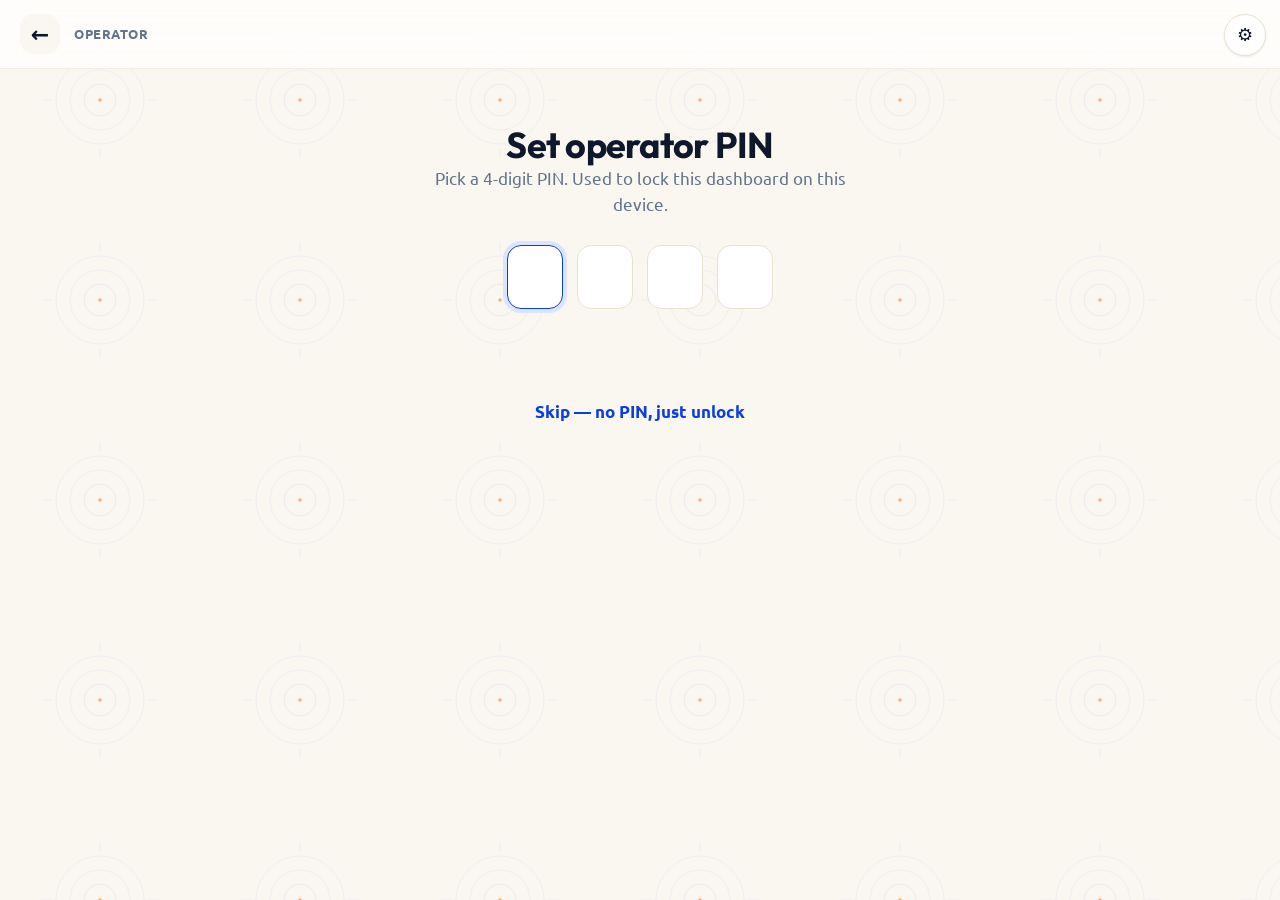
==== docs/admin.html @ 5821f983 "Operator dashboard /admin.html + GPS auto-locate + broker admin endpoints /admin.html — operator das" ====
<!DOCTYPE html>
<html lang="en">
<head>
  <meta charset="UTF-8">
  <meta name="viewport" content="width=device-width, initial-scale=1, viewport-fit=cover">
  <title>Operator · NaijaGaz</title>
  <meta name="theme-color" content="#0B3FE0">
  <meta name="robots" content="noindex,nofollow">
  <link rel="icon" href="icon.svg" type="image/svg+xml">
  <link rel="apple-touch-icon" href="apple-touch-icon.png">
  <link rel="manifest" href="manifest.webmanifest">
  <link rel="preconnect" href="https://fonts.googleapis.com">
  <link rel="preconnect" href="https://fonts.gstatic.com" crossorigin>
  <link href="https://fonts.googleapis.com/css2?family=Outfit:wght@400;500;600;700;800&family=Ubuntu:wght@400;500;700&family=JetBrains+Mono:wght@500&display=swap" rel="stylesheet">
  <link rel="stylesheet" href="css/base.css">
</head>
<body>

  <header class="topbar">
    <a href="index.html" class="back" aria-label="Back">←</a>
    <span class="step-label">Operator</span>
  </header>

  <main class="container">

    <!-- PIN gate ───────────────────────────────────────── -->
    <section id="auth-gate" hidden style="text-align: center; padding-top: 32px;">
      <h1 id="auth-title">Operator login</h1>
      <p class="muted" id="auth-sub" style="margin-bottom: 28px;">Enter your 4-digit PIN.</p>

      <div class="pin-input">
        <input id="pin-1" type="password" inputmode="numeric" maxlength="1" pattern="[0-9]" autocomplete="off">
        <input id="pin-2" type="password" inputmode="numeric" maxlength="1" pattern="[0-9]" autocomplete="off">
        <input id="pin-3" type="password" inputmode="numeric" maxlength="1" pattern="[0-9]" autocomplete="off">
        <input id="pin-4" type="password" inputmode="numeric" maxlength="1" pattern="[0-9]" autocomplete="off">
      </div>

      <p id="auth-error" class="field-error" style="margin-top: 16px; min-height: 20px;"></p>

      <p id="auth-skip-row" style="margin-top: 28px;" hidden>
        <a href="#" class="btn-link" id="auth-skip">Skip — no PIN, just unlock</a>
      </p>
      <p id="auth-reset-row" style="margin-top: 28px;" hidden>
        <a href="#" class="btn-link" id="auth-reset">Forgot PIN — reset</a>
      </p>
    </section>

    <!-- Dashboard ───────────────────────────────────────── -->
    <section id="dashboard" hidden>

      <div class="orders-head">
        <h1>Today</h1>
        <button class="btn-link" id="lock-btn" type="button" style="font-size: var(--fs-caption);">Lock 🔒</button>
      </div>

      <div class="stats-row">
        <div class="stat">
          <strong id="stat-today-count">—</strong>
          <span>today</span>
        </div>
        <div class="stat">
          <strong id="stat-today-rev">—</strong>
          <span>revenue</span>
        </div>
        <div class="stat">
          <strong id="stat-completion">—</strong>
          <span>delivered</span>
        </div>
        <div class="stat">
          <strong id="stat-week-count">—</strong>
          <span>this week</span>
        </div>
      </div>

      <p class="muted admin-source" id="admin-source-line"></p>

      <div class="filter-section">
        <div class="filter-row">
          <span class="filter-label">Status</span>
          <div class="pill-grid pill-grid-compact" id="status-pills">
            <button type="button" class="pill pill-sm selected" data-status="">All</button>
            <button type="button" class="pill pill-sm" data-status="sent">Sent</button>
            <button type="button" class="pill pill-sm" data-status="CONFIRMED">Confirmed</button>
            <button type="button" class="pill pill-sm" data-status="PREPARING">Preparing</button>
            <button type="button" class="pill pill-sm" data-status="OUT_FOR_DELIVERY">Out</button>
            <button type="button" class="pill pill-sm" data-status="COMPLETED">Done</button>
          </div>
        </div>
        <div class="filter-row">
          <span class="filter-label">District</span>
          <div class="pill-grid pill-grid-compact" id="district-filter-pills">
            <button type="button" class="pill pill-sm selected" data-district="">All</button>
            <button type="button" class="pill pill-sm" data-district="lugbe">Lugbe</button>
            <button type="button" class="pill pill-sm" data-district="kubwa">Kubwa</button>
            <button type="button" class="pill pill-sm" data-district="nyanya">Nyanya</button>
            <button type="button" class="pill pill-sm" data-district="gwarinpa">Gwarinpa</button>
          </div>
        </div>
      </div>

      <div id="admin-empty" hidden style="text-align: center; padding: 48px 0;">
        <p class="lede" style="margin-bottom: 8px;">No orders match.</p>
        <p class="muted">Try widening the filters or refresh.</p>
      </div>

      <div id="admin-list" class="orders-list"></div>

    </section>

    <!-- Order detail sheet ────────────────────────────── -->
    <div class="sheet-backdrop" id="detail-sheet" hidden role="dialog" aria-modal="true" aria-labelledby="detail-title">
      <div class="sheet">
        <button class="install-close" id="detail-close" aria-label="Close" type="button">×</button>
        <div class="sheet-handle" aria-hidden="true"></div>
        <h3 id="detail-title">Order</h3>
        <p class="sheet-sub" id="detail-time"></p>

        <div class="summary" id="detail-summary"></div>

        <p class="muted" style="margin: 16px 0 8px; font-size: var(--fs-caption); text-transform: uppercase; letter-spacing: 0.06em;">Set status</p>
        <div class="status-action-grid" id="detail-status-grid"></div>

        <div class="sheet-actions" style="margin-top: 18px;">
          <a class="btn btn-secondary" id="detail-call" href="#">Call customer</a>
          <a class="btn btn-secondary" id="detail-whatsapp" href="#" target="_blank" rel="noopener">WhatsApp</a>
          <a class="btn btn-secondary" id="detail-maps" href="#" target="_blank" rel="noopener" hidden>Open in Maps</a>
        </div>
      </div>
    </div>

  </main>

  <script type="module">
    import {
      ready, getHistory, findInHistory, updateInHistory,
      naira, relativeTime, haptic, toast, track,
      generateToken
    } from './shell.js';

    await ready;
    track('admin_open');

    // ── PIN auth ────────────────────────────────────────
    const PIN_HASH_KEY = 'naijagaz.admin.pin_hash.v1';
    const SESSION_UNLOCK_KEY = 'naijagaz.admin.unlocked';

    async function sha256(s) {
      const buf = new TextEncoder().encode(s);
      const hash = await crypto.subtle.digest('SHA-256', buf);
      return Array.from(new Uint8Array(hash)).map(b => b.toString(16).padStart(2, '0')).join('');
    }

    function isUnlocked() {
      return sessionStorage.getItem(SESSION_UNLOCK_KEY) === '1';
    }
    function setUnlocked() {
      sessionStorage.setItem(SESSION_UNLOCK_KEY, '1');
    }
    function lock() {
      sessionStorage.removeItem(SESSION_UNLOCK_KEY);
    }
    function hasPin() {
      return !!localStorage.getItem(PIN_HASH_KEY);
    }
    async function setPin(pin) {
      localStorage.setItem(PIN_HASH_KEY, await sha256(pin));
    }
    async function verifyPin(pin) {
      const stored = localStorage.getItem(PIN_HASH_KEY);
      return stored && stored === await sha256(pin);
    }

    const pinInputs = [1, 2, 3, 4].map(i => document.getElementById(`pin-${i}`));
    const authError = document.getElementById('auth-error');
    const authTitle = document.getElementById('auth-title');
    const authSub = document.getElementById('auth-sub');
    const authSkipRow = document.getElementById('auth-skip-row');
    const authResetRow = document.getElementById('auth-reset-row');

    let pinMode = 'login'; // 'login' | 'create' | 'confirm'
    let pinFirstAttempt = '';

    async function bootAuth() {
      if (isUnlocked()) {
        showDashboard();
        return;
      }
      if (!hasPin()) {
        // First-run: offer to create or skip
        pinMode = 'create';
        authTitle.textContent = 'Set operator PIN';
        authSub.textContent = 'Pick a 4-digit PIN. Used to lock this dashboard on this device.';
        authSkipRow.hidden = false;
      } else {
        pinMode = 'login';
        authTitle.textContent = 'Operator login';
        authSub.textContent = 'Enter your 4-digit PIN.';
        authResetRow.hidden = false;
      }
      document.getElementById('auth-gate').hidden = false;
      pinInputs[0].focus();
    }

    pinInputs.forEach((el, i) => {
      el.addEventListener('input', () => {
        if (el.value && i < 3) pinInputs[i + 1].focus();
        if (pinInputs.every(x => x.value)) tryPin(pinInputs.map(x => x.value).join(''));
      });
      el.addEventListener('keydown', (e) => {
        if (e.key === 'Backspace' && !el.value && i > 0) pinInputs[i - 1].focus();
      });
    });

    async function tryPin(pin) {
      authError.textContent = '';
      if (pinMode === 'create') {
        pinFirstAttempt = pin;
        pinMode = 'confirm';
        authTitle.textContent = 'Confirm PIN';
        authSub.textContent = 'Enter the same PIN once more.';
        authSkipRow.hidden = true;
        clearPin();
        haptic(8);
      } else if (pinMode === 'confirm') {
        if (pin !== pinFirstAttempt) {
          authError.textContent = 'PINs do not match. Start again.';
          haptic([60, 40, 60]);
          pinMode = 'create';
          pinFirstAttempt = '';
          authTitle.textContent = 'Set operator PIN';
          authSub.textContent = 'Pick a 4-digit PIN.';
          clearPin();
          return;
        }
        await setPin(pin);
        setUnlocked();
        haptic([20, 60, 20]);
        toast('PIN set ✓');
        showDashboard();
      } else {
        if (await verifyPin(pin)) {
          setUnlocked();
          haptic([20, 60, 20]);
          showDashboard();
        } else {
          authError.textContent = 'Wrong PIN. Try again.';
          haptic([60, 40, 60]);
          clearPin();
        }
      }
    }

    function clearPin() {
      pinInputs.forEach(el => { el.value = ''; });
      pinInputs[0].focus();
    }

    document.getElementById('auth-skip').addEventListener('click', (e) => {
      e.preventDefault();
      setUnlocked();
      showDashboard();
    });

    document.getElementById('auth-reset').addEventListener('click', (e) => {
      e.preventDefault();
      if (!confirm('Reset PIN? You will need to set a new one.')) return;
      localStorage.removeItem(PIN_HASH_KEY);
      lock();
      bootAuth();
    });

    document.getElementById('lock-btn').addEventListener('click', () => {
      lock();
      location.reload();
    });

    // ── Dashboard ──────────────────────────────────────
    function showDashboard() {
      document.getElementById('auth-gate').hidden = true;
      document.getElementById('dashboard').hidden = false;
      track('admin_unlocked');
      renderDashboard();
    }

    const STATUS_LABEL = {
      sent: 'Sent', NEW: 'Received', CONFIRMED: 'Confirmed', PREPARING: 'Preparing',
      OUT_FOR_DELIVERY: 'On the way', COMPLETED: 'Delivered',
      delivered: 'Delivered', CANCELLED: 'Cancelled',
    };
    const STATUS_NEXT = {
      sent:               ['CONFIRMED', 'PREPARING', 'OUT_FOR_DELIVERY', 'COMPLETED', 'CANCELLED'],
      NEW:                ['CONFIRMED', 'PREPARING', 'OUT_FOR_DELIVERY', 'COMPLETED', 'CANCELLED'],
      CONFIRMED:          ['PREPARING', 'OUT_FOR_DELIVERY', 'COMPLETED', 'CANCELLED'],
      PREPARING:          ['OUT_FOR_DELIVERY', 'COMPLETED', 'CANCELLED'],
      OUT_FOR_DELIVERY:   ['COMPLETED', 'CANCELLED'],
      COMPLETED:          [],
      delivered:          [],
      CANCELLED:          [],
    };
    const districtLabel = { lugbe: 'Lugbe', kubwa: 'Kubwa', nyanya: 'Nyanya', gwarinpa: 'Gwarinpa' };

    let filterStatus = '';
    let filterDistrict = '';

    function renderDashboard() {
      const all = getHistory();
      const todayKey = new Date().toISOString().slice(0, 10);
      const today = all.filter(o => o.timestamp && new Date(o.timestamp).toISOString().slice(0, 10) === todayKey);

      const weekStart = Date.now() - 7 * 24 * 60 * 60 * 1000;
      const week = all.filter(o => o.timestamp && o.timestamp >= weekStart);

      const todayRev = today.reduce((s, o) => s + (o.price || 0), 0);
      const todayDelivered = today.filter(o => o.status === 'delivered' || o.status === 'COMPLETED').length;
      const completion = today.length ? Math.round((todayDelivered / today.length) * 100) : 0;

      document.getElementById('stat-today-count').textContent = today.length;
      document.getElementById('stat-today-rev').textContent = naira(todayRev).replace(/,000$/, 'k').replace(/(\d),(\d{3})$/, '$1.$2k');
      document.getElementById('stat-completion').textContent = today.length ? `${completion}%` : '—';
      document.getElementById('stat-week-count').textContent = week.length;

      document.getElementById('admin-source-line').textContent =
        all.length === 0
          ? 'No orders on this device yet. Once orders are placed (via PWA or WhatsApp), they appear here.'
          : `${all.length} total order${all.length === 1 ? '' : 's'} in local history. (Broker mode: future. Local mode: now.)`;

      const list = document.getElementById('admin-list');
      list.innerHTML = '';

      let filtered = all.slice();
      if (filterStatus) filtered = filtered.filter(o => (o.status || 'sent') === filterStatus);
      if (filterDistrict) filtered = filtered.filter(o => o.district === filterDistrict);

      if (filtered.length === 0) {
        document.getElementById('admin-empty').hidden = false;
      } else {
        document.getElementById('admin-empty').hidden = true;
        filtered.forEach(o => {
          const card = document.createElement('button');
          card.className = 'order-card admin-order-card';
          card.type = 'button';

          const statusKey = o.status || 'sent';
          const statusClass = statusKey.toLowerCase().replace(/_/g, '-');
          const statusLabel = STATUS_LABEL[statusKey] || statusKey;

          card.innerHTML = `
            <div class="order-card-row">
              <span class="order-status order-status-${statusClass}">${statusLabel}</span>
              <time class="order-time">${relativeTime(o.timestamp)}</time>
            </div>
            <div class="order-card-row order-card-summary">
              <strong>${o.size}kg · ${naira(o.price || 0)}</strong>
              <span class="order-district">${districtLabel[o.district] || ''}</span>
            </div>
            <div class="order-card-row order-card-foot">
              <code class="order-id">${o.order_id}</code>
              <span class="order-customer">${o.name || o.phone || ''}</span>
            </div>
          `;
          card.addEventListener('click', () => openDetail(o.order_id));
          list.appendChild(card);
        });
      }
    }

    // ── Filters ────────────────────────────────────────
    function wireFilterPills(container, key) {
      container.querySelectorAll('.pill').forEach(p => {
        p.addEventListener('click', () => {
          container.querySelectorAll('.pill').forEach(x => x.classList.remove('selected'));
          p.classList.add('selected');
          if (key === 'status') filterStatus = p.dataset.status;
          if (key === 'district') filterDistrict = p.dataset.district;
          haptic(8);
          renderDashboard();
        });
      });
    }
    wireFilterPills(document.getElementById('status-pills'), 'status');
    wireFilterPills(document.getElementById('district-filter-pills'), 'district');

    // ── Detail sheet ───────────────────────────────────
    let _currentDetailId = null;

    function openDetail(orderId) {
      const o = findInHistory(orderId);
      if (!o) return;
      _currentDetailId = orderId;
      track('admin_detail_open', { order_id: orderId });

      document.getElementById('detail-title').textContent =
        `${o.size}kg · ${naira(o.price || 0)}`;
      document.getElementById('detail-time').textContent = relativeTime(o.timestamp);

      const safe = (s) => String(s || '').replace(/[&<>"']/g, c => ({ '&': '&amp;', '<': '&lt;', '>': '&gt;', '"': '&quot;', "'": '&#39;' }[c]));
      document.getElementById('detail-summary').innerHTML = `
        <div class="summary-row"><span class="label">Customer</span><span class="value">${safe(o.name) || '<em class="muted">no name</em>'}</span></div>
        <div class="summary-row"><span class="label">Phone</span><span class="value">${safe(o.phone)}</span></div>
        <div class="summary-row"><span class="label">District</span><span class="value">${districtLabel[o.district] || ''}</span></div>
        <div class="summary-row"><span class="label">Address</span><span class="value">${safe(o.address)}${o.landmark ? '<br><small class="muted">' + safe(o.landmark) + '</small>' : ''}</span></div>
        ${o.gps_lat ? `<div class="summary-row"><span class="label">GPS</span><span class="value"><code style="font-size:12px;">${o.gps_lat.toFixed(5)}, ${o.gps_lng.toFixed(5)}</code></span></div>` : ''}
        <div class="summary-row"><span class="label">Payment</span><span class="value">${o.payment || ''} on delivery</span></div>
        <div class="summary-row"><span class="label">Source</span><span class="value">${o.mode === 'whatsapp' ? 'WhatsApp · ' + (o.operator || '') : 'Broker'}</span></div>
        <div class="summary-row"><span class="label">Order ID</span><span class="value"><code style="font-size:11px;">${o.order_id}</code></span></div>
      `;

      // Status action buttons
      const grid = document.getElementById('detail-status-grid');
      grid.innerHTML = '';
      const next = STATUS_NEXT[o.status || 'sent'] || [];
      if (next.length === 0) {
        grid.innerHTML = '<p class="muted" style="font-size: var(--fs-body-sm);">Order is in a terminal state.</p>';
      } else {
        next.forEach(status => {
          const btn = document.createElement('button');
          btn.type = 'button';
          btn.className = 'btn btn-secondary status-action-btn';
          btn.textContent = `→ ${STATUS_LABEL[status] || status}`;
          if (status === 'COMPLETED') btn.classList.add('status-action-positive');
          if (status === 'CANCELLED') btn.classList.add('status-action-negative');
          btn.addEventListener('click', () => updateStatus(orderId, status));
          grid.appendChild(btn);
        });
      }

      // Customer contact actions
      document.getElementById('detail-call').href = o.phone ? 'tel:' + o.phone : '#';
      document.getElementById('detail-whatsapp').href = o.phone
        ? `https://wa.me/${o.phone.replace(/[^\d]/g, '')}?text=${encodeURIComponent(`NaijaGaz: about your ${o.size}kg order ${o.order_id}`)}`
        : '#';
      const mapsLink = document.getElementById('detail-maps');
      if (o.gps_lat && o.gps_lng) {
        mapsLink.href = `https://www.google.com/maps?q=${o.gps_lat},${o.gps_lng}`;
        mapsLink.hidden = false;
      } else {
        mapsLink.hidden = true;
      }

      const sheet = document.getElementById('detail-sheet');
      sheet.hidden = false;
    }

    function closeDetail() {
      const sheet = document.getElementById('detail-sheet');
      sheet.classList.add('closing');
      setTimeout(() => { sheet.hidden = true; sheet.classList.remove('closing'); }, 280);
    }
    document.getElementById('detail-close').addEventListener('click', closeDetail);
    document.getElementById('detail-sheet').addEventListener('click', (e) => {
      if (e.target.id === 'detail-sheet') closeDetail();
    });
    document.addEventListener('keydown', (e) => {
      if (e.key === 'Escape' && !document.getElementById('detail-sheet').hidden) closeDetail();
    });

    function updateStatus(orderId, newStatus) {
      updateInHistory(orderId, {
        status: newStatus,
        ...(newStatus === 'COMPLETED' || newStatus === 'delivered' ? { delivered_at: Date.now() } : {}),
      });
      track('admin_status_update', { order_id: orderId, status: newStatus });
      haptic([20, 40, 20]);
      toast(`Updated → ${STATUS_LABEL[newStatus] || newStatus}`);
      renderDashboard();
      openDetail(orderId);
    }

    // ── Boot ──
    bootAuth();
  </script>

</body>
</html>
---- docs/css/base.css ----
/* ═══════════════════════════════════════════════════════════════════
   NAIJAGAZ — design system
   Cobalt + ember on warm ivory. Mobile-first. Modern, magical, Naija.
   ═══════════════════════════════════════════════════════════════════ */

:root {
  /* ── Color: cobalt scale ── */
  --cobalt-900: #051A6B;
  --cobalt-800: #0723A0;
  --cobalt-700: #0930B0;
  --cobalt-600: #0B3FE0;   /* primary brand */
  --cobalt-500: #2557FF;
  --cobalt-300: #7E9AFF;
  --cobalt-100: #DCE5FF;
  --cobalt-50:  #F0F4FF;

  /* ── Color: ember scale ── */
  --ember-600: #EA580C;
  --ember-500: #F97316;    /* accent */
  --ember-400: #FB923C;
  --ember-100: #FFE5D2;

  /* ── Color: surfaces & ink ── */
  --ivory:     #FAF7F0;
  --paper:     #FFFFFF;
  --paper-2:   #FBFAF4;
  --ink-900:   #0A0F1F;
  --ink-800:   #0F172A;
  --ink-600:   #475569;
  --ink-500:   #64748B;
  --ink-400:   #94A3B8;
  --line:      #E8E2D1;
  --line-2:    #F2EEE0;

  /* ── Status ── */
  --success:   #16A34A;
  --warn:      #DC2626;

  /* ── Gradients (the magic) ── */
  --grad-flame:   linear-gradient(135deg, #0B3FE0 0%, #5B21B6 55%, #F97316 100%);
  --grad-cobalt:  linear-gradient(135deg, #0B3FE0 0%, #2557FF 100%);
  --grad-ember:   linear-gradient(135deg, #EA580C 0%, #FB923C 100%);
  --grad-hero:    radial-gradient(circle at 50% 0%, rgba(11, 63, 224, 0.10) 0%, transparent 60%);

  /* ── Shadows: layered, modern ── */
  --sh-xs: 0 1px 2px rgba(15, 23, 42, 0.04);
  --sh-sm: 0 1px 3px rgba(15, 23, 42, 0.06), 0 1px 2px rgba(15, 23, 42, 0.04);
  --sh-md: 0 4px 12px rgba(15, 23, 42, 0.08), 0 2px 4px rgba(15, 23, 42, 0.04);
  --sh-lg: 0 12px 32px -4px rgba(15, 23, 42, 0.10), 0 4px 8px rgba(15, 23, 42, 0.06);
  --sh-xl: 0 24px 60px -12px rgba(15, 23, 42, 0.18), 0 8px 16px rgba(15, 23, 42, 0.08);
  --glow-cobalt: 0 12px 32px -8px rgba(11, 63, 224, 0.5);
  --glow-flame:  0 16px 40px -8px rgba(91, 33, 182, 0.45), 0 8px 24px -4px rgba(249, 115, 22, 0.35);
  --glow-ember:  0 8px 24px -4px rgba(249, 115, 22, 0.4);

  /* ── Radius scale ── */
  --r-sm: 10px;
  --r-md: 14px;
  --r-lg: 20px;
  --r-xl: 28px;
  --r-2xl: 36px;
  --r-pill: 9999px;

  /* ── Type scale ── */
  --fs-display-1: clamp(36px, 8vw, 52px);
  --fs-display-2: clamp(28px, 6vw, 36px);
  --fs-headline: 24px;
  --fs-title:    20px;
  --fs-body-lg:  18px;
  --fs-body:     17px;
  --fs-body-sm:  15px;
  --fs-caption:  13px;

  /* ── Easing ── */
  --ease-out-expo: cubic-bezier(0.16, 1, 0.3, 1);
  --ease-out-back: cubic-bezier(0.34, 1.56, 0.64, 1);

  /* ── Layout ── */
  --content-w: 480px;

  /* ── Sacred Lattice ─────────────────────────────────────
     Three concentric rings (Adinkrahene — kingship, greatness,
     firmness of faith) with a four-tick cosmic axis and an
     ember spark at center. Tiled at 200×200 across surfaces.
     Authentic to Akan symbology, restrained to ~6% opacity so
     it lives behind content without competing.
     ────────────────────────────────────────────────────── */
  --lattice-cobalt: url("data:image/svg+xml;utf8,<svg xmlns='http://www.w3.org/2000/svg' width='200' height='200' viewBox='0 0 200 200'><g transform='translate(100,100)' fill='none' stroke='%230B3FE0' stroke-width='0.7'><circle r='44' opacity='0.06'/><circle r='30' opacity='0.08'/><circle r='16' opacity='0.10'/><line x1='-58' y1='0' x2='-48' y2='0' opacity='0.06'/><line x1='48' y1='0' x2='58' y2='0' opacity='0.06'/><line x1='0' y1='-58' x2='0' y2='-48' opacity='0.06'/><line x1='0' y1='48' x2='0' y2='58' opacity='0.06'/><circle r='1.8' fill='%23F97316' stroke='none' opacity='0.55'/></g></svg>");

  /* ── Vesica Grid ─────────────────────────────────────────
     Almond intersections (vesica piscis — meeting of two
     worlds, sacred birth) tiled at 80×80 for inner-card
     watermarks. Used on summary cards and success surfaces.
     ────────────────────────────────────────────────────── */
  --vesica-grid: url("data:image/svg+xml;utf8,<svg xmlns='http://www.w3.org/2000/svg' width='80' height='80' viewBox='0 0 80 80'><g fill='none' stroke='%230B3FE0' stroke-width='0.5' opacity='0.06'><path d='M 40 30 A 14 14 0 0 1 40 50 A 14 14 0 0 1 40 30 Z'/><circle cx='40' cy='40' r='1.2' fill='%230B3FE0' stroke='none' opacity='0.3'/></g></svg>");
}

/* ═══════════════════════════════════════════════════════════════════
   DARK THEME — every token redefined for dark surfaces.
   Activated by [data-theme="dark"] on <html>. Auto-detected via
   prefers-color-scheme on first load; user can override via toggle.
   ═══════════════════════════════════════════════════════════════════ */

[data-theme="dark"] {
  /* Surfaces — deep navy with subtle layer separation */
  --ivory:     #08101F;
  --paper:     #14192E;
  --paper-2:   #1A2040;

  /* Ink — inverted: light text on dark bg */
  --ink-900:   #F1F5F9;
  --ink-800:   #E2E8F0;
  --ink-600:   #CBD5E1;
  --ink-500:   #94A3B8;
  --ink-400:   #64748B;

  /* Borders — soft slate */
  --line:      #2A3048;
  --line-2:    #1E243C;

  /* Brand — cobalt lifted for dark contrast */
  --cobalt-900: #0B1E5C;
  --cobalt-800: #1E3A8A;
  --cobalt-700: #3563EE;
  --cobalt-600: #5582FF;
  --cobalt-500: #7197FF;
  --cobalt-300: #9DB6FF;
  --cobalt-100: #20335A;
  --cobalt-50:  #14233D;

  /* Ember stays warm; tint adjusted for dark backdrop */
  --ember-600: #EA580C;
  --ember-500: #FB923C;
  --ember-400: #FDBA74;
  --ember-100: #2C1F0F;

  /* Gradients — re-derived from new cobalt scale */
  --grad-flame:   linear-gradient(135deg, #5582FF 0%, #7C3AED 55%, #FB923C 100%);
  --grad-cobalt:  linear-gradient(135deg, #5582FF 0%, #3563EE 100%);
  --grad-ember:   linear-gradient(135deg, #EA580C 0%, #FB923C 100%);
  --grad-hero:    radial-gradient(circle at 50% 0%, rgba(85, 130, 255, 0.20) 0%, transparent 60%);

  /* Shadows — heavier alphas for dark surfaces */
  --sh-xs: 0 1px 2px rgba(0, 0, 0, 0.30);
  --sh-sm: 0 1px 3px rgba(0, 0, 0, 0.35), 0 1px 2px rgba(0, 0, 0, 0.22);
  --sh-md: 0 4px 12px rgba(0, 0, 0, 0.40), 0 2px 4px rgba(0, 0, 0, 0.22);
  --sh-lg: 0 12px 32px -4px rgba(0, 0, 0, 0.50), 0 4px 8px rgba(0, 0, 0, 0.30);
  --sh-xl: 0 24px 60px -12px rgba(0, 0, 0, 0.60), 0 8px 16px rgba(0, 0, 0, 0.35);
  --glow-cobalt: 0 12px 32px -8px rgba(85, 130, 255, 0.55);
  --glow-flame:  0 16px 40px -8px rgba(124, 58, 237, 0.50), 0 8px 24px -4px rgba(251, 146, 60, 0.40);
  --glow-ember:  0 8px 24px -4px rgba(251, 146, 60, 0.45);

  /* Sacred Lattice — lighter strokes glow against navy */
  --lattice-cobalt: url("data:image/svg+xml;utf8,<svg xmlns='http://www.w3.org/2000/svg' width='200' height='200' viewBox='0 0 200 200'><g transform='translate(100,100)' fill='none' stroke='%2360A5FA' stroke-width='0.7'><circle r='44' opacity='0.10'/><circle r='30' opacity='0.13'/><circle r='16' opacity='0.17'/><line x1='-58' y1='0' x2='-48' y2='0' opacity='0.10'/><line x1='48' y1='0' x2='58' y2='0' opacity='0.10'/><line x1='0' y1='-58' x2='0' y2='-48' opacity='0.10'/><line x1='0' y1='48' x2='0' y2='58' opacity='0.10'/><circle r='1.9' fill='%23FB923C' stroke='none' opacity='0.75'/></g></svg>");

  --vesica-grid: url("data:image/svg+xml;utf8,<svg xmlns='http://www.w3.org/2000/svg' width='80' height='80' viewBox='0 0 80 80'><g fill='none' stroke='%2360A5FA' stroke-width='0.5' opacity='0.10'><path d='M 40 30 A 14 14 0 0 1 40 50 A 14 14 0 0 1 40 30 Z'/><circle cx='40' cy='40' r='1.2' fill='%2360A5FA' stroke='none' opacity='0.4'/></g></svg>");
}

/* Smooth color/background transitions on theme swap. Limited to top
   surfaces — children inherit `color` and re-paint without animations. */
html, body {
  transition: background-color 0.45s var(--ease-out-expo),
              color 0.30s var(--ease-out-expo);
}

/* Specific surfaces also benefit from a light tween on swap */
.topbar, .summary, .status-card, .size-card, .pill, .radio,
.field input, .field select, .field textarea,
.btn-secondary, .btn-whatsapp, .install-sheet, .install-card, .rider-info, .sheet {
  transition: background-color 0.35s var(--ease-out-expo),
              border-color 0.30s var(--ease-out-expo),
              color 0.25s var(--ease-out-expo);
}

/* ── Reset ── */

*, *::before, *::after { box-sizing: border-box; }
html {
  -webkit-text-size-adjust: 100%;
  text-size-adjust: 100%;
}
body {
  margin: 0;
  font-family: 'Ubuntu', system-ui, -apple-system, 'Segoe UI', sans-serif;
  font-size: var(--fs-body);
  line-height: 1.55;
  color: var(--ink-800);
  background: var(--lattice-cobalt) 0 0 / 200px 200px, var(--ivory);
  background-attachment: fixed;
  -webkit-font-smoothing: antialiased;
  -moz-osx-font-smoothing: grayscale;
  overscroll-behavior: none;
}
img, svg, video { max-width: 100%; display: block; }
button { font-family: inherit; }
a { color: var(--cobalt-600); text-decoration: none; }

/* Display headings — Outfit, tight letter-spacing */
h1, h2, h3, .display {
  font-family: 'Outfit', 'Ubuntu', system-ui, sans-serif;
  font-weight: 700;
  letter-spacing: -0.02em;
  line-height: 1.1;
  margin: 0;
}
h1 { font-size: var(--fs-display-2); }
h2 { font-size: var(--fs-headline); letter-spacing: -0.01em; line-height: 1.2; }
h3 { font-size: var(--fs-title); }

p { margin: 0 0 12px; }
small { font-size: var(--fs-caption); }
.muted { color: var(--ink-500); }

/* ════════════════════════════════════════════════
   LAYOUT
   ════════════════════════════════════════════════ */

.container {
  max-width: var(--content-w);
  margin: 0 auto;
  padding: 24px 20px 96px;
}

.topbar {
  display: flex;
  align-items: center;
  gap: 14px;
  padding: 14px 20px;
  background: rgba(255, 255, 255, 0.78);
  backdrop-filter: saturate(180%) blur(16px);
  -webkit-backdrop-filter: saturate(180%) blur(16px);
  border-bottom: 1px solid var(--line-2);
  position: sticky;
  top: 0;
  z-index: 10;
}
.topbar .back {
  display: inline-flex; align-items: center; justify-content: center;
  width: 40px; height: 40px;
  border-radius: var(--r-md);
  background: var(--ivory);
  color: var(--ink-800);
  font-size: 22px;
  font-weight: 700;
  transition: background 0.2s, transform 0.05s;
}
.topbar .back:active { transform: scale(0.94); background: var(--cobalt-50); }
.topbar .step-label {
  color: var(--ink-500);
  font-size: var(--fs-caption);
  font-weight: 600;
  letter-spacing: 0.04em;
  text-transform: uppercase;
}

/* ════════════════════════════════════════════════
   HERO (landing)
   ════════════════════════════════════════════════ */

.hero-wrap {
  position: relative;
  background:
    var(--grad-hero),
    var(--lattice-cobalt) 0 0 / 220px 220px,
    var(--ivory);
  min-height: 100vh;
  display: flex;
  flex-direction: column;
  overflow: hidden;
}
.hero-wrap::before {
  content: '';
  position: absolute;
  inset: 0;
  background-image:
    radial-gradient(circle at 20% 10%, rgba(11, 63, 224, 0.08) 0%, transparent 40%),
    radial-gradient(circle at 80% 90%, rgba(249, 115, 22, 0.07) 0%, transparent 45%);
  pointer-events: none;
}

.hero {
  position: relative;
  max-width: var(--content-w);
  margin: 0 auto;
  padding: 32px 24px 48px;
  text-align: center;
  flex: 1;
  display: flex;
  flex-direction: column;
  justify-content: center;
}

.hero-mark {
  position: relative;
  width: 200px;
  height: 200px;
  margin: 0 auto 28px;
  display: flex;
  align-items: center;
  justify-content: center;
}
.hero-mark .mark-img {
  width: 130px;
  height: 130px;
  position: relative;
  z-index: 2;
  animation: mark-rise 1.2s var(--ease-out-expo);
}
.hero-mark .orbit {
  position: absolute;
  inset: 0;
  animation: orbit-spin 90s linear infinite;
}
.hero-mark .orbit circle {
  fill: var(--cobalt-600);
  opacity: 0.45;
}

@keyframes orbit-spin {
  from { transform: rotate(0deg); }
  to   { transform: rotate(360deg); }
}
@keyframes mark-rise {
  from { opacity: 0; transform: scale(0.85) translateY(8px); }
  to   { opacity: 1; transform: scale(1) translateY(0); }
}

.hero-greeting {
  font-family: 'Outfit', sans-serif;
  font-size: var(--fs-body-lg);
  font-weight: 600;
  letter-spacing: -0.01em;
  margin: 0 0 6px;
  color: var(--cobalt-700);
  animation: fade-rise 0.8s var(--ease-out-expo) 0.05s both;
}
[data-theme="dark"] .hero-greeting { color: var(--cobalt-300); }
.hero-greeting[hidden] { display: none; }

.hero h1 {
  font-size: var(--fs-display-1);
  margin-bottom: 16px;
  background: linear-gradient(180deg, var(--ink-900) 0%, var(--ink-800) 100%);
  background-clip: text;
  -webkit-background-clip: text;
  color: transparent;
  animation: fade-rise 0.8s var(--ease-out-expo) 0.15s both;
}
.hero .lede {
  font-size: var(--fs-body-lg);
  color: var(--ink-600);
  max-width: 360px;
  margin: 0 auto 36px;
  animation: fade-rise 0.8s var(--ease-out-expo) 0.3s both;
}
.hero-actions {
  animation: fade-rise 0.8s var(--ease-out-expo) 0.45s both;
}

@keyframes fade-rise {
  from { opacity: 0; transform: translateY(12px); }
  to   { opacity: 1; transform: translateY(0); }
}

/* ════════════════════════════════════════════════
   BUTTONS
   ════════════════════════════════════════════════ */

.btn {
  --btn-bg: var(--cobalt-600);
  --btn-fg: white;
  display: inline-flex;
  align-items: center;
  justify-content: center;
  gap: 8px;
  width: 100%;
  padding: 17px 22px;
  border: none;
  border-radius: var(--r-lg);
  font-family: inherit;
  font-size: var(--fs-body-lg);
  font-weight: 700;
  letter-spacing: -0.01em;
  background: var(--btn-bg);
  color: var(--btn-fg);
  cursor: pointer;
  transition: transform 0.08s var(--ease-out-expo),
              box-shadow 0.2s,
              filter 0.15s;
  -webkit-tap-highlight-color: transparent;
  user-select: none;
  text-decoration: none;
  text-align: center;
  position: relative;
  isolation: isolate;
}
.btn:active { transform: scale(0.97); }
.btn:disabled { opacity: 0.5; cursor: not-allowed; transform: none; }

.btn-primary {
  --btn-bg: var(--cobalt-600);
  background: var(--grad-cobalt);
  box-shadow: var(--glow-cobalt);
}
.btn-primary:hover { filter: brightness(1.05); box-shadow: 0 16px 40px -8px rgba(11, 63, 224, 0.55); }

.btn-flame {
  background: var(--grad-flame);
  background-size: 180% 180%;
  background-position: 0% 50%;
  color: white;
  box-shadow: var(--glow-flame);
  font-size: 19px;
  padding: 19px 24px;
  transition: transform 0.08s, background-position 0.6s var(--ease-out-expo), box-shadow 0.2s, filter 0.15s;
}
.btn-flame:hover { background-position: 100% 50%; }

.btn-ember {
  background: var(--grad-ember);
  color: white;
  box-shadow: var(--glow-ember);
}

.btn-whatsapp {
  background: var(--paper);
  color: #128C7E;
  border: 1.5px solid var(--line);
  font-size: var(--fs-body);
  padding: 15px 20px;
}
.btn-whatsapp:hover { border-color: #25D366; background: #F0FDF4; }
.btn-whatsapp svg { width: 22px; height: 22px; flex-shrink: 0; fill: #25D366; }

.or-divider {
  display: flex;
  align-items: center;
  gap: 14px;
  margin: 18px 0;
  color: var(--ink-400);
  font-size: var(--fs-caption);
  font-weight: 600;
  letter-spacing: 0.08em;
  text-transform: uppercase;
}
.or-divider::before,
.or-divider::after {
  content: '';
  flex: 1;
  height: 1px;
  background: var(--line);
}

.btn-secondary {
  --btn-bg: transparent;
  --btn-fg: var(--cobalt-600);
  background: transparent;
  border: 2px solid var(--line);
  font-size: var(--fs-body);
}
.btn-secondary:hover { border-color: var(--cobalt-600); background: var(--cobalt-50); }

.btn-ghost {
  --btn-bg: transparent;
  --btn-fg: var(--cobalt-600);
  background: transparent;
  font-size: var(--fs-body);
  padding: 14px 16px;
}

.btn-link {
  display: inline-block;
  margin-top: 18px;
  color: var(--cobalt-600);
  font-weight: 600;
  font-size: var(--fs-body);
  padding: 8px 12px;
  border-radius: var(--r-sm);
  transition: background 0.15s;
}
.btn-link:hover { background: var(--cobalt-50); }

/* Action row (back / continue) */
.actions {
  display: grid;
  grid-template-columns: 1fr 2fr;
  gap: 12px;
  margin-top: 32px;
}
.actions .btn { font-size: var(--fs-body); padding: 15px 16px; }

/* ════════════════════════════════════════════════
   STEP PROGRESS BAR
   ════════════════════════════════════════════════ */

.stepper {
  display: flex;
  gap: 6px;
  padding: 12px 20px 0;
  max-width: var(--content-w);
  margin: 0 auto;
}
.stepper .seg {
  height: 4px;
  flex: 1;
  background: var(--line);
  border-radius: var(--r-pill);
  transition: background 0.4s var(--ease-out-expo);
  overflow: hidden;
  position: relative;
}
.stepper .seg.done { background: var(--cobalt-600); }
.stepper .seg.current {
  background: linear-gradient(90deg, var(--cobalt-600) 0%, var(--cobalt-300) 100%);
  background-size: 200% 100%;
  animation: shimmer 1.6s linear infinite;
}
@keyframes shimmer {
  from { background-position: 200% 0; }
  to { background-position: -200% 0; }
}

/* ════════════════════════════════════════════════
   FORM FIELDS
   ════════════════════════════════════════════════ */

.field {
  display: block;
  margin-bottom: 20px;
}
.field > span,
.field > legend {
  display: block;
  font-weight: 600;
  margin-bottom: 8px;
  font-size: var(--fs-body-sm);
  color: var(--ink-800);
  letter-spacing: -0.005em;
}
.field input,
.field select,
.field textarea {
  width: 100%;
  padding: 16px 18px;
  border: 1.5px solid var(--line);
  border-radius: var(--r-md);
  font-family: inherit;
  font-size: var(--fs-body);
  background: var(--paper);
  color: var(--ink-800);
  transition: border-color 0.15s, box-shadow 0.15s, background 0.15s;
}
.field input::placeholder,
.field textarea::placeholder { color: var(--ink-400); }
.field input:focus,
.field select:focus,
.field textarea:focus {
  outline: none;
  border-color: var(--cobalt-600);
  box-shadow: 0 0 0 4px var(--cobalt-100);
}
.field textarea { resize: vertical; min-height: 88px; }
.field.error input,
.field.error select,
.field.error textarea {
  border-color: var(--warn);
  box-shadow: 0 0 0 4px rgba(220, 38, 38, 0.12);
}
.field-error {
  color: var(--warn);
  font-size: var(--fs-caption);
  font-weight: 500;
  margin-top: 6px;
}

.radio {
  display: flex;
  align-items: center;
  gap: 14px;
  padding: 16px 18px;
  border: 1.5px solid var(--line);
  border-radius: var(--r-md);
  margin-bottom: 10px;
  cursor: pointer;
  font-size: var(--fs-body);
  font-weight: 500;
  background: var(--paper);
  transition: border-color 0.15s, background 0.15s, transform 0.05s;
  -webkit-tap-highlight-color: transparent;
}
.radio:active { transform: scale(0.99); }
.radio input { width: 22px; height: 22px; accent-color: var(--cobalt-600); flex-shrink: 0; }
.radio:has(input:checked) {
  border-color: var(--cobalt-600);
  background: var(--cobalt-50);
  box-shadow: 0 0 0 3px rgba(11, 63, 224, 0.08);
}

fieldset { border: none; padding: 0; margin: 0 0 20px; }

/* ════════════════════════════════════════════════
   PILL GRID — for short enumerable choices (districts, etc.)
   ════════════════════════════════════════════════ */

.pill-grid {
  display: grid;
  grid-template-columns: repeat(auto-fit, minmax(96px, 1fr));
  gap: 10px;
}
.pill {
  display: flex;
  align-items: center;
  justify-content: center;
  min-height: 56px;
  padding: 14px 14px;
  background: var(--paper);
  border: 1.5px solid var(--line);
  border-radius: var(--r-md);
  font-family: inherit;
  font-size: var(--fs-body);
  font-weight: 600;
  color: var(--ink-800);
  cursor: pointer;
  text-align: center;
  letter-spacing: -0.005em;
  transition: border-color 0.15s,
              background 0.15s,
              color 0.15s,
              transform 0.06s var(--ease-out-expo),
              box-shadow 0.2s;
  -webkit-tap-highlight-color: transparent;
}
.pill:active { transform: scale(0.97); }
.pill.selected {
  border-color: var(--cobalt-600);
  background: var(--cobalt-50);
  color: var(--cobalt-700);
  box-shadow: 0 0 0 3px rgba(11, 63, 224, 0.10);
}
.pill-grid.error .pill {
  border-color: var(--warn);
  animation: shake 0.4s var(--ease-out-expo);
}
@keyframes shake {
  0%, 100% { transform: translateX(0); }
  20% { transform: translateX(-4px); }
  40% { transform: translateX(4px); }
  60% { transform: translateX(-2px); }
  80% { transform: translateX(2px); }
}

/* ════════════════════════════════════════════════
   INPUT WITH FLAG — phone field with NG indicator
   ════════════════════════════════════════════════ */

.input-with-flag {
  position: relative;
}
.input-with-flag .flag-tag {
  position: absolute;
  left: 16px;
  top: 50%;
  transform: translateY(-50%);
  display: inline-flex;
  align-items: center;
  gap: 6px;
  pointer-events: none;
  z-index: 1;
  font-weight: 700;
  font-size: var(--fs-body-sm);
  color: var(--cobalt-700);
}
.input-with-flag .flag-tag::after {
  content: '';
  display: inline-block;
  width: 1px;
  height: 20px;
  background: var(--line);
  margin-left: 4px;
}
.input-with-flag input { padding-left: 70px !important; }

/* ════════════════════════════════════════════════
   BOTTOM SHEET MODAL
   ════════════════════════════════════════════════ */

.sheet-backdrop {
  position: fixed;
  inset: 0;
  background: rgba(10, 15, 31, 0.55);
  backdrop-filter: blur(8px);
  -webkit-backdrop-filter: blur(8px);
  z-index: 200;
  display: flex;
  align-items: flex-end;
  justify-content: center;
  animation: backdrop-fade 0.2s ease-out;
}
.sheet-backdrop.closing { animation: backdrop-fade 0.2s ease-out reverse forwards; }
.sheet-backdrop[hidden] { display: none; }

.sheet {
  width: 100%;
  max-width: var(--content-w);
  background: var(--paper);
  border-radius: var(--r-2xl) var(--r-2xl) 0 0;
  padding: 8px 24px 28px;
  box-shadow: var(--sh-xl);
  animation: sheet-rise 0.4s var(--ease-out-expo);
}
.sheet-backdrop.closing .sheet {
  animation: sheet-rise 0.3s var(--ease-out-expo) reverse forwards;
}
.sheet-handle {
  width: 40px;
  height: 4px;
  background: var(--line);
  border-radius: var(--r-pill);
  margin: 0 auto 18px;
}
.sheet h3 {
  font-family: 'Outfit', sans-serif;
  font-size: 22px;
  margin: 0 0 6px;
  letter-spacing: -0.02em;
}
.sheet .sheet-sub {
  color: var(--ink-500);
  font-size: var(--fs-body-sm);
  margin: 0 0 18px;
}
.sheet .sheet-actions {
  display: grid;
  gap: 10px;
  margin-top: 20px;
}

@keyframes backdrop-fade {
  from { opacity: 0; }
  to   { opacity: 1; }
}
@keyframes sheet-rise {
  from { transform: translateY(100%); }
  to   { transform: translateY(0); }
}

/* ════════════════════════════════════════════════
   CYLINDER SIZE GRID
   ════════════════════════════════════════════════ */

.size-grid {
  display: grid;
  grid-template-columns: 1fr 1fr;
  gap: 12px;
}
.size-card {
  display: flex;
  flex-direction: column;
  align-items: flex-start;
  padding: 20px 18px;
  background: var(--paper);
  border: 1.5px solid var(--line);
  border-radius: var(--r-lg);
  cursor: pointer;
  text-align: left;
  font-family: inherit;
  position: relative;
  transition: border-color 0.15s, transform 0.06s var(--ease-out-expo),
              background 0.15s, box-shadow 0.2s;
  overflow: hidden;
}
.size-card::before {
  content: '';
  position: absolute;
  inset: 0;
  background: var(--grad-hero);
  opacity: 0;
  transition: opacity 0.25s;
  pointer-events: none;
}
.size-card:hover { transform: translateY(-2px); box-shadow: var(--sh-md); }
.size-card:active { transform: scale(0.97); }
.size-card.selected {
  border-color: var(--cobalt-600);
  background: var(--paper);
  box-shadow: var(--glow-cobalt);
  transform: translateY(-1px);
}
.size-card.selected::before { opacity: 1; }
.size-card.selected::after {
  content: '✓';
  position: absolute;
  top: 14px; right: 14px;
  width: 28px; height: 28px;
  border-radius: 50%;
  background: var(--grad-cobalt);
  color: white;
  display: flex; align-items: center; justify-content: center;
  font-size: 16px;
  font-weight: 800;
  z-index: 2;
  box-shadow: var(--glow-cobalt);
  animation: check-pop 0.36s var(--ease-out-back);
}
@keyframes check-pop {
  from { transform: scale(0); opacity: 0; }
  60%  { transform: scale(1.15); opacity: 1; }
  to   { transform: scale(1); opacity: 1; }
}
.size-card .size {
  position: relative; z-index: 1;
  font-family: 'Outfit', sans-serif;
  font-size: 36px;
  font-weight: 700;
  color: var(--ink-900);
  letter-spacing: -0.04em;
  line-height: 1;
}
.size-card .size small {
  font-size: 14px;
  font-weight: 600;
  color: var(--ink-500);
  margin-left: 2px;
}
.size-card .price {
  position: relative; z-index: 1;
  font-family: 'Outfit', sans-serif;
  font-size: 19px;
  font-weight: 700;
  color: var(--cobalt-600);
  margin-top: 12px;
  letter-spacing: -0.02em;
}
.size-card .days {
  position: relative; z-index: 1;
  font-size: var(--fs-caption);
  color: var(--ink-500);
  margin-top: 4px;
  font-weight: 500;
}

/* ════════════════════════════════════════════════
   SUMMARY CARD
   ════════════════════════════════════════════════ */

.summary {
  background:
    var(--vesica-grid) 0 0 / 80px 80px,
    var(--paper);
  border: 1px solid var(--line);
  border-radius: var(--r-xl);
  padding: 22px 24px;
  margin-bottom: 12px;
  box-shadow: var(--sh-md);
  position: relative;
  overflow: hidden;
}
/* Faint Adinkrahene watermark — concentric circles, sacred geometry */
.summary::before {
  content: '';
  position: absolute;
  top: -40px; right: -40px;
  width: 180px; height: 180px;
  border-radius: 50%;
  border: 1.5px solid var(--cobalt-100);
  opacity: 0.5;
  pointer-events: none;
}
.summary::after {
  content: '';
  position: absolute;
  top: -10px; right: -10px;
  width: 120px; height: 120px;
  border-radius: 50%;
  border: 1.5px solid var(--cobalt-100);
  opacity: 0.4;
  pointer-events: none;
}
.summary-row {
  display: flex;
  justify-content: space-between;
  align-items: baseline;
  padding: 12px 0;
  border-bottom: 1px solid var(--line-2);
  font-size: var(--fs-body-sm);
  position: relative;
}
.summary-row:first-child { padding-top: 0; }
.summary-row:last-of-type { border-bottom: none; }
.summary-row .label { color: var(--ink-500); font-weight: 500; }
.summary-row .value {
  font-weight: 600;
  text-align: right;
  max-width: 60%;
  color: var(--ink-800);
}
.summary-total {
  display: flex;
  justify-content: space-between;
  align-items: baseline;
  padding-top: 18px;
  margin-top: 10px;
  border-top: 1.5px dashed var(--line);
  font-family: 'Outfit', sans-serif;
  font-size: 26px;
  font-weight: 700;
  letter-spacing: -0.02em;
  color: var(--ink-900);
  position: relative;
}
.summary-total .price-flame {
  background: var(--grad-flame);
  background-clip: text;
  -webkit-background-clip: text;
  color: transparent;
}

/* ════════════════════════════════════════════════
   STATUS ICON BADGE — large gradient circle per state
   ════════════════════════════════════════════════ */

.status-icon {
  width: 96px; height: 96px;
  margin: 0 auto 20px;
  border-radius: 50%;
  display: flex;
  align-items: center;
  justify-content: center;
  font-size: 44px;
  background: var(--grad-cobalt);
  box-shadow: var(--glow-cobalt);
  position: relative;
  z-index: 1;
  transition: background 0.5s var(--ease-out-expo),
              box-shadow 0.5s var(--ease-out-expo);
}
.status-icon.is-preparing,
.status-icon.is-out {
  background: var(--grad-flame);
  box-shadow: var(--glow-flame);
  animation: status-breathe 2.4s ease-in-out infinite;
}
.status-icon.is-completed {
  background: linear-gradient(135deg, #16A34A 0%, #22D3EE 100%);
  box-shadow: 0 12px 32px -8px rgba(22, 163, 74, 0.45);
}
@keyframes status-breathe {
  0%, 100% { transform: scale(1); }
  50%      { transform: scale(1.04); }
}

/* ════════════════════════════════════════════════
   TRACKING TIMELINE
   ════════════════════════════════════════════════ */

.status-card {
  background: var(--paper);
  border: 1px solid var(--line);
  border-radius: var(--r-xl);
  padding: 28px 24px;
  box-shadow: var(--sh-lg);
  position: relative;
  overflow: hidden;
}
.status-card::before {
  content: '';
  position: absolute;
  top: -60px; left: 50%; transform: translateX(-50%);
  width: 240px; height: 240px;
  background: radial-gradient(circle, rgba(11, 63, 224, 0.06) 0%, transparent 60%);
  pointer-events: none;
}

.status-banner {
  font-family: 'Outfit', sans-serif;
  font-size: 28px;
  font-weight: 700;
  letter-spacing: -0.02em;
  text-align: center;
  margin-bottom: 8px;
}
.status-id {
  font-family: 'JetBrains Mono', ui-monospace, monospace;
  font-size: var(--fs-caption);
  color: var(--ink-500);
  text-align: center;
  margin-bottom: 28px;
  letter-spacing: 0.04em;
  font-weight: 500;
}

.timeline {
  list-style: none;
  padding: 0;
  margin: 0 0 16px;
}
.timeline li {
  position: relative;
  padding: 14px 0 14px 40px;
  color: var(--ink-400);
  font-size: var(--fs-body);
  font-weight: 500;
  transition: color 0.4s;
}
.timeline li::before {
  content: '';
  position: absolute;
  left: 8px;
  top: 20px;
  width: 14px;
  height: 14px;
  border-radius: 50%;
  background: var(--line);
  border: 3px solid var(--paper);
  z-index: 2;
  transition: background 0.4s var(--ease-out-back), box-shadow 0.4s;
}
.timeline li::after {
  content: '';
  position: absolute;
  left: 14px;
  top: 32px;
  width: 2px;
  height: calc(100% - 6px);
  background: var(--line);
  transition: background 0.4s;
}
.timeline li:last-child::after { display: none; }
.timeline li.done {
  color: var(--ink-800);
  font-weight: 600;
}
.timeline li.done::before { background: var(--cobalt-600); }
.timeline li.done::after { background: var(--cobalt-600); }
.timeline li.current {
  color: var(--cobalt-600);
  font-weight: 700;
}
.timeline li.current::before {
  background: var(--ember-500);
  box-shadow: 0 0 0 4px var(--ember-100), 0 0 0 8px rgba(249, 115, 22, 0.15);
  animation: pulse-ember 2s ease-in-out infinite;
}
@keyframes pulse-ember {
  0%, 100% { box-shadow: 0 0 0 4px var(--ember-100), 0 0 0 8px rgba(249, 115, 22, 0.15); }
  50%      { box-shadow: 0 0 0 6px var(--ember-100), 0 0 0 14px rgba(249, 115, 22, 0.05); }
}

.rider-info {
  background: var(--cobalt-50);
  border: 1px solid var(--cobalt-100);
  border-radius: var(--r-lg);
  padding: 18px;
  margin: 18px 0 12px;
  text-align: center;
  position: relative;
  z-index: 1;
}
.rider-info p { margin: 0 0 12px; font-size: var(--fs-body); }

.status-text {
  text-align: center;
  margin: 16px 0 0;
  color: var(--ink-500);
  font-size: var(--fs-body-sm);
  font-weight: 500;
}

/* Skeleton (loading) */
.skeleton {
  display: inline-block;
  background: linear-gradient(90deg, var(--line-2) 0%, var(--line) 50%, var(--line-2) 100%);
  background-size: 200% 100%;
  border-radius: var(--r-sm);
  animation: shimmer 1.4s linear infinite;
  height: 14px;
  width: 120px;
}

/* ════════════════════════════════════════════════
   FOOTER
   ════════════════════════════════════════════════ */

.footer {
  text-align: center;
  padding: 24px 20px 36px;
  color: var(--ink-500);
  font-size: var(--fs-caption);
  font-weight: 500;
  letter-spacing: 0.02em;
}
.footer p { margin: 4px 0; }
.footer .footer-districts {
  font-weight: 700;
  color: var(--ink-800);
  letter-spacing: 0.06em;
  font-size: var(--fs-body-sm);
}

/* ════════════════════════════════════════════════
   INSTALL SHEET — modern bottom sheet, platform-aware
   Replaces the old sticky banner. Auto-injected by shell.js.
   Engagement-gated; dismisses for 14 days.
   ════════════════════════════════════════════════ */

.install-sheet-backdrop { z-index: 200; }

.install-sheet {
  position: relative;
  width: 100%;
  max-width: var(--content-w);
  background: var(--paper);
  border-radius: var(--r-2xl) var(--r-2xl) 0 0;
  padding: 14px 26px 32px;
  box-shadow: var(--sh-xl);
  animation: sheet-rise 0.4s var(--ease-out-expo);
}
.install-sheet-backdrop.closing .install-sheet {
  animation: sheet-rise 0.3s var(--ease-out-expo) reverse forwards;
}

.install-close {
  position: absolute;
  top: 12px; right: 12px;
  width: 34px; height: 34px;
  border-radius: 50%;
  border: none;
  background: var(--ivory);
  color: var(--ink-500);
  font-size: 22px;
  font-weight: 300;
  line-height: 1;
  cursor: pointer;
  display: inline-flex;
  align-items: center;
  justify-content: center;
  transition: background 0.15s, transform 0.05s;
}
.install-close:hover { background: var(--line-2); }
.install-close:active { transform: scale(0.94); }

.install-header {
  display: flex;
  align-items: center;
  gap: 14px;
  padding: 4px 0 18px;
  border-bottom: 1px solid var(--line-2);
  margin-bottom: 20px;
}
.install-icon {
  width: 64px; height: 64px;
  border-radius: 16px;
  box-shadow: var(--sh-md);
  flex-shrink: 0;
}
.install-name {
  font-family: 'Outfit', sans-serif;
  font-size: 20px;
  font-weight: 700;
  margin: 0 0 3px;
  letter-spacing: -0.02em;
  color: var(--ink-900);
}
.install-host {
  font-family: 'JetBrains Mono', ui-monospace, monospace;
  font-size: 12px;
  color: var(--ink-500);
  margin: 0;
  letter-spacing: 0.02em;
}

.install-body { animation: fade-rise 0.4s var(--ease-out-expo); }
.install-body[hidden] { display: none; }

.install-pitch {
  font-size: var(--fs-body);
  color: var(--ink-800);
  margin: 0 0 18px;
  line-height: 1.5;
}

.install-perks {
  list-style: none;
  padding: 0;
  margin: 0 0 24px;
  display: grid;
  gap: 12px;
}
.install-perks li {
  display: flex;
  align-items: center;
  gap: 12px;
  font-size: var(--fs-body);
  font-weight: 500;
  color: var(--ink-800);
}
.install-perks li > span:first-child {
  display: inline-flex;
  align-items: center;
  justify-content: center;
  width: 36px; height: 36px;
  border-radius: var(--r-md);
  background: var(--cobalt-50);
  font-size: 18px;
}

.install-steps {
  list-style: none;
  padding: 0;
  margin: 0 0 12px;
  display: grid;
  gap: 16px;
}
.install-steps li {
  display: flex;
  gap: 14px;
  align-items: flex-start;
  font-size: var(--fs-body);
  line-height: 1.45;
  color: var(--ink-800);
}
.install-steps li svg {
  display: inline-block;
  vertical-align: text-bottom;
  margin: 0 2px;
  color: var(--cobalt-600);
}
.step-n {
  display: inline-flex;
  align-items: center;
  justify-content: center;
  width: 30px; height: 30px;
  border-radius: 50%;
  background: var(--cobalt-50);
  color: var(--cobalt-700);
  font-family: 'Outfit', sans-serif;
  font-weight: 700;
  font-size: 15px;
  flex-shrink: 0;
}

/* ════════════════════════════════════════════════
   INSTALL CARD — inline (used on order success)
   ════════════════════════════════════════════════ */

.install-card {
  margin: 22px 0 0;
  padding: 18px 20px;
  background: linear-gradient(135deg, var(--cobalt-50) 0%, var(--paper) 100%);
  border: 1px solid var(--cobalt-100);
  border-radius: var(--r-lg);
  display: flex;
  align-items: center;
  gap: 14px;
  text-align: left;
}
.install-card .install-card-icon { font-size: 28px; flex-shrink: 0; }
.install-card .install-card-body { flex: 1; }
.install-card p {
  margin: 0 0 2px;
  font-size: var(--fs-body-sm);
  font-weight: 700;
  color: var(--ink-900);
}
.install-card small {
  color: var(--ink-500);
  font-size: var(--fs-caption);
}
.install-card button {
  background: var(--grad-cobalt);
  color: white;
  border: none;
  padding: 9px 14px;
  border-radius: var(--r-sm);
  font-weight: 700;
  font-size: var(--fs-caption);
  cursor: pointer;
  font-family: inherit;
  white-space: nowrap;
  transition: transform 0.05s, box-shadow 0.2s;
}
.install-card button:hover { box-shadow: var(--glow-cobalt); }
.install-card button:active { transform: scale(0.96); }
.install-card[hidden] { display: none; }

/* ════════════════════════════════════════════════
   ORDERS LIST — /orders.html
   ════════════════════════════════════════════════ */

.orders-head {
  display: flex;
  align-items: center;
  justify-content: space-between;
  gap: 12px;
  margin-bottom: 6px;
}
.orders-head h1 { margin: 0; }

.orders-list {
  display: grid;
  gap: 12px;
}

.order-card {
  display: block;
  padding: 16px 18px;
  background: var(--paper);
  border: 1px solid var(--line);
  border-radius: var(--r-lg);
  text-decoration: none;
  color: var(--ink-800);
  position: relative;
  transition: border-color 0.15s, transform 0.06s var(--ease-out-expo),
              box-shadow 0.2s, background 0.15s;
}
.order-card:hover { border-color: var(--cobalt-300); box-shadow: var(--sh-md); transform: translateY(-1px); }
.order-card:active { transform: scale(0.99); }

.order-card-row {
  display: flex;
  align-items: center;
  justify-content: space-between;
  gap: 12px;
}
.order-card-row + .order-card-row { margin-top: 10px; }

.order-card-summary strong {
  font-family: 'Outfit', sans-serif;
  font-size: var(--fs-body-lg);
  font-weight: 700;
  letter-spacing: -0.01em;
  color: var(--ink-900);
}
.order-district {
  font-size: var(--fs-body-sm);
  color: var(--ink-500);
  font-weight: 500;
}

.order-card-foot {
  margin-top: 6px;
  padding-top: 12px;
  border-top: 1px dashed var(--line-2);
}
.order-id {
  font-family: 'JetBrains Mono', ui-monospace, monospace;
  font-size: var(--fs-caption);
  color: var(--ink-500);
  background: var(--ivory);
  padding: 2px 8px;
  border-radius: var(--r-sm);
  letter-spacing: 0.02em;
}
.order-arrow {
  color: var(--cobalt-600);
  font-weight: 700;
  font-size: 18px;
}
.order-time {
  font-size: var(--fs-caption);
  color: var(--ink-500);
  font-weight: 500;
}

/* Status badges */
.order-status {
  display: inline-flex;
  align-items: center;
  padding: 4px 10px;
  border-radius: var(--r-pill);
  font-size: 11px;
  font-weight: 700;
  letter-spacing: 0.06em;
  text-transform: uppercase;
}
.order-status-sent,
.order-status-new {
  background: var(--cobalt-50);
  color: var(--cobalt-700);
}
.order-status-confirmed {
  background: var(--cobalt-100);
  color: var(--cobalt-800);
}
.order-status-preparing,
.order-status-out-for-delivery {
  background: var(--ember-100);
  color: var(--ember-600);
}
.order-status-completed,
.order-status-delivered {
  background: rgba(22, 163, 74, 0.12);
  color: var(--success);
}
.order-status-cancelled {
  background: rgba(220, 38, 38, 0.12);
  color: var(--warn);
}

/* ════════════════════════════════════════════════
   ADMIN — operator dashboard
   ════════════════════════════════════════════════ */

.pin-input {
  display: flex;
  justify-content: center;
  gap: 14px;
  margin: 0 auto;
}
.pin-input input {
  width: 56px;
  height: 64px;
  text-align: center;
  font-family: 'Outfit', sans-serif;
  font-size: 32px;
  font-weight: 700;
  letter-spacing: 0;
  border: 1.5px solid var(--line);
  border-radius: var(--r-md);
  background: var(--paper);
  color: var(--ink-900);
  caret-color: var(--cobalt-600);
  transition: border-color 0.15s, box-shadow 0.15s;
}
.pin-input input:focus {
  outline: none;
  border-color: var(--cobalt-600);
  box-shadow: 0 0 0 4px var(--cobalt-100);
}

.stats-row {
  display: grid;
  grid-template-columns: repeat(2, 1fr);
  gap: 10px;
  margin: 6px 0 18px;
}
@media (min-width: 380px) { .stats-row { grid-template-columns: repeat(4, 1fr); } }

.stat {
  display: flex;
  flex-direction: column;
  padding: 14px;
  background: var(--paper);
  border: 1px solid var(--line);
  border-radius: var(--r-md);
  text-align: left;
}
.stat strong {
  font-family: 'Outfit', sans-serif;
  font-size: 22px;
  font-weight: 700;
  letter-spacing: -0.02em;
  color: var(--ink-900);
}
.stat span {
  font-size: 11px;
  color: var(--ink-500);
  font-weight: 500;
  text-transform: uppercase;
  letter-spacing: 0.06em;
  margin-top: 2px;
}

.admin-source {
  font-size: var(--fs-caption);
  margin-bottom: 16px;
}

.filter-section { display: grid; gap: 10px; margin-bottom: 18px; }
.filter-row {
  display: flex;
  gap: 10px;
  align-items: center;
  overflow-x: auto;
  padding-bottom: 4px;
  scrollbar-width: thin;
}
.filter-label {
  font-size: var(--fs-caption);
  font-weight: 700;
  text-transform: uppercase;
  letter-spacing: 0.06em;
  color: var(--ink-500);
  flex-shrink: 0;
  min-width: 64px;
}
.pill-grid-compact {
  display: inline-flex !important;
  gap: 6px !important;
  flex-wrap: nowrap;
  grid-template-columns: none !important;
}
.pill.pill-sm {
  min-height: 34px;
  padding: 6px 14px;
  font-size: var(--fs-caption);
  font-weight: 600;
  white-space: nowrap;
}

.admin-order-card {
  background: var(--paper);
  border: 1px solid var(--line);
  border-radius: var(--r-lg);
  padding: 16px 18px;
  display: block;
  width: 100%;
  text-align: left;
  font-family: inherit;
  cursor: pointer;
  transition: border-color 0.15s, transform 0.06s var(--ease-out-expo), box-shadow 0.2s;
}
.admin-order-card:hover { border-color: var(--cobalt-300); box-shadow: var(--sh-md); transform: translateY(-1px); }
.admin-order-card:active { transform: scale(0.99); }

.order-customer {
  font-size: var(--fs-caption);
  color: var(--ink-500);
  font-weight: 500;
}

/* Detail sheet status action grid */
.status-action-grid {
  display: grid;
  grid-template-columns: repeat(2, 1fr);
  gap: 8px;
}
.status-action-btn {
  font-size: var(--fs-body-sm);
  padding: 12px 14px;
  text-align: left;
}
.status-action-positive {
  background: rgba(22, 163, 74, 0.08);
  border-color: rgba(22, 163, 74, 0.35);
  color: var(--success);
}
.status-action-positive:hover { background: rgba(22, 163, 74, 0.14); }
.status-action-negative {
  background: rgba(220, 38, 38, 0.06);
  border-color: rgba(220, 38, 38, 0.30);
  color: var(--warn);
}
.status-action-negative:hover { background: rgba(220, 38, 38, 0.14); }

/* ════════════════════════════════════════════════
   GPS BUTTON — order step 2
   ════════════════════════════════════════════════ */

.gps-button {
  display: flex;
  align-items: center;
  gap: 10px;
  padding: 12px 16px;
  background: var(--cobalt-50);
  border: 1px solid var(--cobalt-100);
  border-radius: var(--r-md);
  font-family: inherit;
  font-size: var(--fs-body-sm);
  font-weight: 600;
  color: var(--cobalt-700);
  cursor: pointer;
  width: 100%;
  margin-bottom: 12px;
  transition: background 0.15s, transform 0.05s;
}
.gps-button:hover { background: var(--cobalt-100); }
.gps-button:active { transform: scale(0.99); }
.gps-button.captured {
  background: rgba(22, 163, 74, 0.08);
  border-color: rgba(22, 163, 74, 0.30);
  color: var(--success);
}
.gps-button[disabled] { opacity: 0.6; cursor: not-allowed; }

/* ════════════════════════════════════════════════
   APP UPDATE TOAST — when SW finds a newer version
   ════════════════════════════════════════════════ */

.update-toast {
  position: fixed;
  bottom: 20px;
  left: 50%;
  transform: translateX(-50%);
  background: var(--grad-cobalt);
  color: white;
  padding: 12px 16px 12px 18px;
  border-radius: var(--r-pill);
  display: flex;
  align-items: center;
  gap: 12px;
  box-shadow: var(--glow-cobalt);
  z-index: 90;
  animation: toast-rise 0.4s var(--ease-out-back);
  font-size: var(--fs-body-sm);
  font-weight: 600;
}
.update-toast button {
  background: white;
  color: var(--cobalt-700);
  border: none;
  padding: 6px 12px;
  border-radius: var(--r-pill);
  font-weight: 700;
  font-size: var(--fs-caption);
  cursor: pointer;
  font-family: inherit;
}
.update-toast.dismissing { animation: toast-fade 0.3s ease-in forwards; }

/* ════════════════════════════════════════════════
   SPINNER + STATUS UTILITIES
   ════════════════════════════════════════════════ */

.spinner {
  display: inline-block;
  width: 16px; height: 16px;
  border: 2px solid rgba(255, 255, 255, 0.4);
  border-top-color: white;
  border-radius: 50%;
  animation: spin 0.7s linear infinite;
  vertical-align: middle;
  margin-right: 8px;
}
.btn-secondary .spinner { border-color: var(--line); border-top-color: var(--cobalt-600); }
@keyframes spin { to { transform: rotate(360deg); } }

/* ════════════════════════════════════════════════
   STEP TRANSITIONS
   ════════════════════════════════════════════════ */

.step {
  animation: step-in 0.4s var(--ease-out-expo);
}
.step[hidden] { display: none !important; }
@keyframes step-in {
  from { opacity: 0; transform: translateX(20px); }
  to   { opacity: 1; transform: translateX(0); }
}

/* ════════════════════════════════════════════════
   SUCCESS OVERLAY — the signature moment
   ════════════════════════════════════════════════ */

.success-overlay {
  position: fixed;
  inset: 0;
  z-index: 1000;
  display: flex;
  align-items: center;
  justify-content: center;
  text-align: center;
  background:
    radial-gradient(circle at 50% 30%, rgba(11, 63, 224, 0.14) 0%, transparent 55%),
    radial-gradient(circle at 50% 80%, rgba(249, 115, 22, 0.12) 0%, transparent 50%),
    var(--lattice-cobalt) 0 0 / 240px 240px,
    var(--ivory);
  animation: overlay-fade-out 0.6s ease-in 2.4s forwards;
}
.success-overlay[hidden] { display: none; }

.success-content {
  max-width: 360px;
  padding: 0 24px;
}

/* Inline variant — used inside step 5 of the order flow (no overlay) */
.success-step { text-align: center; padding-top: 16px; }
.success-step .success-mark { width: 200px; height: 200px; margin: 0 auto 28px; }
.success-step .success-flame { width: 120px; height: 120px; }
.success-step .success-orbit circle { fill: var(--cobalt-600); }
.success-step .success-title { animation: success-text-rise 0.7s var(--ease-out-expo) 0.2s both; }
.success-step .success-id    { animation: success-text-rise 0.6s var(--ease-out-expo) 0.4s both; }
.success-step .success-sub   { animation: success-text-rise 0.6s var(--ease-out-expo) 0.55s both; }

.success-mark {
  position: relative;
  width: 240px;
  height: 240px;
  margin: 0 auto 32px;
}
.success-orbit {
  position: absolute;
  inset: 0;
  fill: var(--cobalt-600);
  opacity: 0;
  animation:
    success-orbit-in 0.9s var(--ease-out-expo) 0.1s forwards,
    orbit-spin 60s linear 1s infinite;
}
.success-orbit circle { fill: var(--cobalt-600); }
.success-flame {
  width: 150px;
  height: 150px;
  position: absolute;
  top: 50%; left: 50%;
  transform: translate(-50%, -50%) scale(0.3);
  opacity: 0;
  animation:
    flame-burst 0.9s var(--ease-out-back) 0.2s forwards,
    flame-glow 1.6s ease-in-out 1.1s infinite;
}
@keyframes success-orbit-in {
  from { opacity: 0; transform: rotate(-160deg) scale(0.7); }
  to   { opacity: 0.55; transform: rotate(0) scale(1); }
}
@keyframes flame-burst {
  from { opacity: 0; transform: translate(-50%, -50%) scale(0.3) rotate(-8deg); }
  60%  { opacity: 1; transform: translate(-50%, -50%) scale(1.08) rotate(2deg); }
  to   { opacity: 1; transform: translate(-50%, -50%) scale(1) rotate(0); filter: drop-shadow(0 0 28px rgba(11, 63, 224, 0.4)) drop-shadow(0 0 18px rgba(249, 115, 22, 0.35)); }
}
@keyframes flame-glow {
  0%, 100% { filter: drop-shadow(0 0 24px rgba(11, 63, 224, 0.4)) drop-shadow(0 0 16px rgba(249, 115, 22, 0.30)); }
  50%      { filter: drop-shadow(0 0 44px rgba(11, 63, 224, 0.6)) drop-shadow(0 0 26px rgba(249, 115, 22, 0.50)); }
}

.success-title {
  font-family: 'Outfit', sans-serif;
  font-size: clamp(36px, 9vw, 48px);
  font-weight: 800;
  letter-spacing: -0.03em;
  background: var(--grad-flame);
  background-clip: text;
  -webkit-background-clip: text;
  color: transparent;
  margin: 0 0 14px;
  opacity: 0;
  transform: translateY(16px);
  animation: success-text-rise 0.7s var(--ease-out-expo) 0.6s forwards;
}
.success-id {
  font-family: 'JetBrains Mono', ui-monospace, monospace;
  font-size: 13px;
  color: var(--ink-500);
  letter-spacing: 0.08em;
  margin: 0 0 8px;
  opacity: 0;
  animation: success-text-rise 0.6s var(--ease-out-expo) 0.85s forwards;
}
.success-sub {
  font-size: var(--fs-body-lg);
  color: var(--ink-600);
  margin: 0;
  font-weight: 500;
  opacity: 0;
  animation: success-text-rise 0.6s var(--ease-out-expo) 1.05s forwards;
}
@keyframes success-text-rise {
  to { opacity: 1; transform: translateY(0); }
}
@keyframes overlay-fade-out {
  to { opacity: 0; pointer-events: none; }
}

/* ════════════════════════════════════════════════
   THEME TOGGLE — floating top-right, all pages
   ════════════════════════════════════════════════ */

.theme-toggle {
  position: fixed;
  top: 14px;
  right: 14px;
  width: 42px;
  height: 42px;
  border-radius: 50%;
  border: 1px solid var(--line);
  background: var(--paper);
  color: var(--ink-800);
  cursor: pointer;
  display: inline-flex;
  align-items: center;
  justify-content: center;
  font-size: 18px;
  line-height: 1;
  z-index: 60;
  padding: 0;
  font-family: 'Apple Color Emoji', 'Segoe UI Emoji', 'Twemoji Mozilla', system-ui;
  box-shadow: var(--sh-sm);
  -webkit-tap-highlight-color: transparent;
  transition: transform 0.18s var(--ease-out-back),
              background 0.25s, border-color 0.25s,
              box-shadow 0.25s;
}
.theme-toggle:hover {
  transform: scale(1.08);
  border-color: var(--cobalt-600);
  box-shadow: var(--sh-md);
}
.theme-toggle:active { transform: scale(0.94); }
.theme-toggle:focus-visible {
  outline: none;
  box-shadow: 0 0 0 3px var(--cobalt-100), var(--sh-md);
}

/* ════════════════════════════════════════════════
   CONNECTIVITY PIP — offline indicator
   ════════════════════════════════════════════════ */

.connectivity-pip {
  position: fixed;
  top: 18px;
  right: 64px;
  background: linear-gradient(135deg, #DC2626 0%, #F97316 100%);
  color: white;
  font-size: 12px;
  font-weight: 700;
  letter-spacing: 0.04em;
  padding: 6px 12px 6px 26px;
  border-radius: var(--r-pill);
  box-shadow: 0 6px 18px -4px rgba(220, 38, 38, 0.5);
  z-index: 60;
  animation: pip-rise 0.34s var(--ease-out-back);
  pointer-events: none;
}
.connectivity-pip::before {
  content: '';
  position: absolute;
  left: 12px;
  top: 50%;
  transform: translateY(-50%);
  width: 8px;
  height: 8px;
  border-radius: 50%;
  background: white;
  animation: pip-pulse 1.4s ease-in-out infinite;
}
@keyframes pip-rise {
  from { opacity: 0; transform: translateX(20px); }
  to   { opacity: 1; transform: translateX(0); }
}
@keyframes pip-pulse {
  0%, 100% { opacity: 1; transform: translateY(-50%) scale(1); }
  50%      { opacity: 0.4; transform: translateY(-50%) scale(0.7); }
}
.connectivity-pip[hidden] { display: none; }

/* ════════════════════════════════════════════════
   TOAST — transient notifications
   ════════════════════════════════════════════════ */

.toast {
  position: fixed;
  bottom: 90px;
  left: 50%;
  transform: translateX(-50%);
  background: var(--ink-900);
  color: var(--paper);
  padding: 12px 22px;
  border-radius: var(--r-pill);
  font-size: var(--fs-body-sm);
  font-weight: 600;
  letter-spacing: -0.005em;
  box-shadow: var(--sh-lg);
  z-index: 90;
  animation: toast-rise 0.4s var(--ease-out-back);
  white-space: nowrap;
}
[data-theme="dark"] .toast {
  background: var(--paper);
  color: var(--ink-900);
}
.toast.dismissing { animation: toast-fade 0.3s ease-in forwards; }
@keyframes toast-rise {
  from { opacity: 0; transform: translate(-50%, 16px); }
  to   { opacity: 1; transform: translate(-50%, 0); }
}
@keyframes toast-fade {
  to { opacity: 0; transform: translate(-50%, -10px); }
}

/* ════════════════════════════════════════════════
   ACCESSIBILITY: respect motion preferences
   ════════════════════════════════════════════════ */

@media (prefers-reduced-motion: reduce) {
  *, *::before, *::after {
    animation-duration: 0.01ms !important;
    animation-iteration-count: 1 !important;
    transition-duration: 0.01ms !important;
  }
}
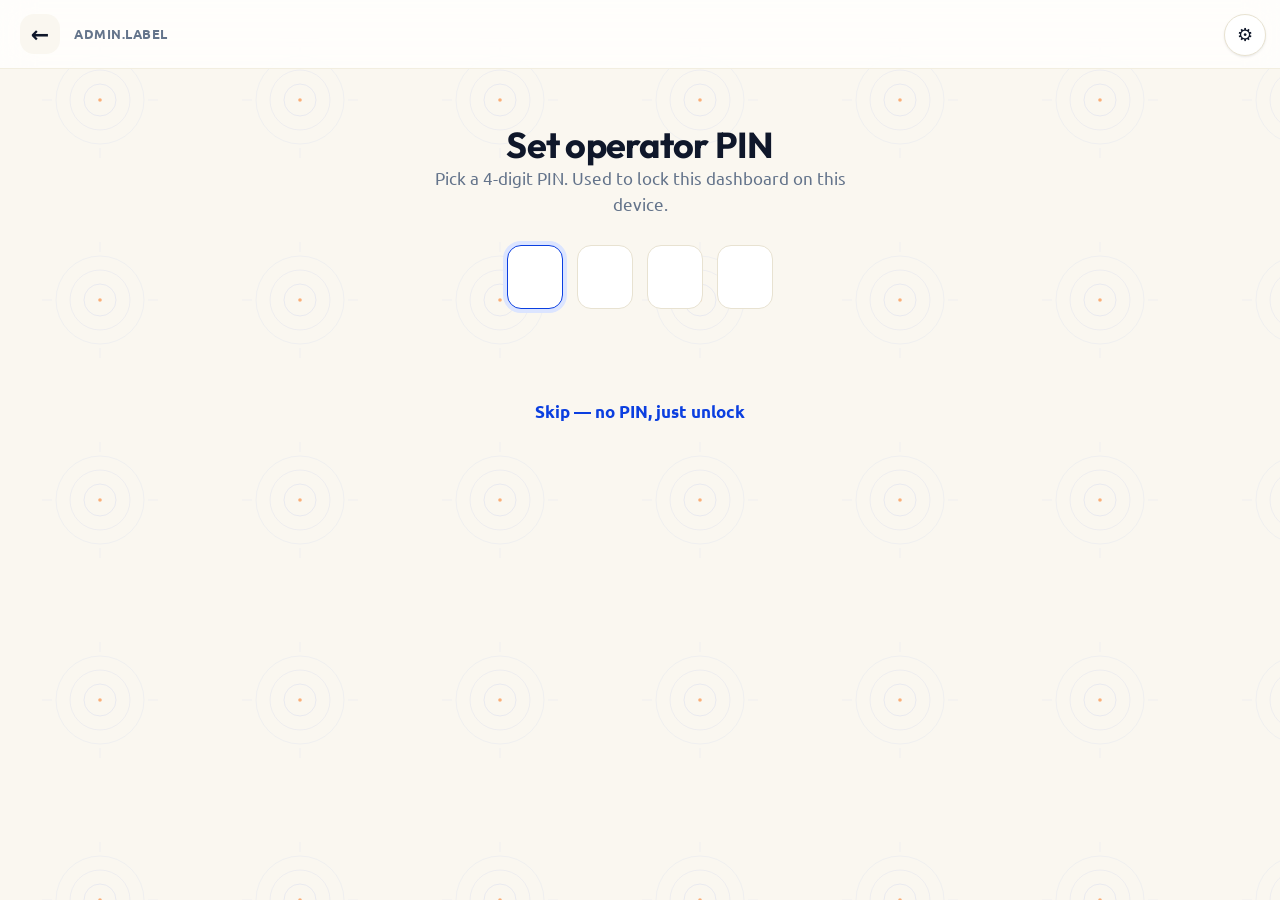
==== commit 12c903eb: "Full Pidgin coverage + address book + broker ping + go-live checklist (1) i18n full coverage: - orde" ====
--- a/docs/admin.html
+++ b/docs/admin.html
@@ -18,7 +18,8 @@
 
   <header class="topbar">
     <a href="index.html" class="back" aria-label="Back">←</a>
-    <span class="step-label">Operator</span>
+    <span class="step-label" data-i18n="admin.label">Operator</span>
+    <span id="broker-pip" class="broker-pip broker-pip-unconfigured" title="Broker status">·</span>
   </header>
 
   <main class="container">
@@ -134,11 +135,22 @@
     import {
       ready, getHistory, findInHistory, updateInHistory,
       naira, relativeTime, haptic, toast, track,
-      generateToken
+      generateToken, pingBroker, t
     } from './shell.js';
 
     await ready;
     track('admin_open');
+
+    // Broker status pip in topbar
+    (async () => {
+      const pip = document.getElementById('broker-pip');
+      pip.className = 'broker-pip broker-pip-checking';
+      const r = await pingBroker();
+      pip.className = 'broker-pip broker-pip-' + r.status;
+      pip.title = r.status === 'online' ? `Broker ${r.version || ''}` :
+                  r.status === 'offline' ? 'Broker unreachable' :
+                  'Broker not configured (local mode)';
+    })();
 
     // ── PIN auth ────────────────────────────────────────
     const PIN_HASH_KEY = 'naijagaz.admin.pin_hash.v1';
--- a/docs/css/base.css
+++ b/docs/css/base.css
@@ -1203,6 +1203,18 @@
   font-size: 18px;
 }
 
+/* iOS visual illustration — Safari toolbar with Share highlighted */
+.ios-illustration {
+  margin: 0 -8px 18px;
+  border-radius: var(--r-md);
+  overflow: hidden;
+}
+.ios-illustration svg {
+  width: 100%;
+  height: auto;
+  display: block;
+}
+
 .install-steps {
   list-style: none;
   padding: 0;
@@ -1210,6 +1222,8 @@
   display: grid;
   gap: 16px;
 }
+.install-steps-tight { gap: 10px; }
+.install-steps-tight .step-n { width: 26px; height: 26px; font-size: 13px; }
 .install-steps li {
   display: flex;
   gap: 14px;
@@ -1541,6 +1555,156 @@
   color: var(--warn);
 }
 .status-action-negative:hover { background: rgba(220, 38, 38, 0.14); }
+
+/* ════════════════════════════════════════════════
+   ADDRESS CHIPS — saved-address quick-pick
+   ════════════════════════════════════════════════ */
+
+.address-chips {
+  display: flex;
+  gap: 8px;
+  overflow-x: auto;
+  padding-bottom: 4px;
+  scroll-snap-type: x mandatory;
+  scrollbar-width: thin;
+}
+.address-chip {
+  flex: 0 0 auto;
+  display: flex;
+  flex-direction: column;
+  align-items: flex-start;
+  gap: 4px;
+  min-width: 200px;
+  max-width: 260px;
+  padding: 12px 14px;
+  background: var(--paper);
+  border: 1.5px solid var(--line);
+  border-radius: var(--r-md);
+  font-family: inherit;
+  text-align: left;
+  cursor: pointer;
+  scroll-snap-align: start;
+  transition: border-color 0.15s, transform 0.06s var(--ease-out-expo), box-shadow 0.2s;
+}
+.address-chip:hover { border-color: var(--cobalt-300); box-shadow: var(--sh-sm); }
+.address-chip:active { transform: scale(0.97); }
+.address-chip strong {
+  font-family: 'Outfit', sans-serif;
+  font-size: var(--fs-body-sm);
+  font-weight: 700;
+  color: var(--ink-900);
+  letter-spacing: -0.01em;
+}
+.address-chip small {
+  font-size: var(--fs-caption);
+  color: var(--ink-500);
+  font-weight: 500;
+  white-space: nowrap;
+  overflow: hidden;
+  text-overflow: ellipsis;
+  max-width: 100%;
+}
+.address-chip.is-default {
+  border-color: var(--cobalt-600);
+  background: var(--cobalt-50);
+}
+.address-chip.is-default::after {
+  content: '★';
+  position: absolute;
+  top: 6px;
+  right: 8px;
+  color: var(--ember-500);
+  font-size: 12px;
+}
+.address-chip { position: relative; }
+
+/* ════════════════════════════════════════════════
+   BROKER PIP — connection indicator
+   ════════════════════════════════════════════════ */
+
+.broker-pip {
+  display: inline-flex;
+  align-items: center;
+  justify-content: center;
+  width: 10px;
+  height: 10px;
+  border-radius: 50%;
+  margin-left: auto;
+  font-size: 0;
+  flex-shrink: 0;
+}
+.broker-pip-unconfigured { background: var(--ink-400); }
+.broker-pip-checking     { background: var(--cobalt-300); animation: pip-pulse 1.4s ease-in-out infinite; }
+.broker-pip-online       {
+  background: #16A34A;
+  box-shadow: 0 0 0 3px rgba(22, 163, 74, 0.18);
+}
+.broker-pip-offline      {
+  background: var(--warn);
+  box-shadow: 0 0 0 3px rgba(220, 38, 38, 0.18);
+}
+
+/* Address book in settings */
+.addr-row {
+  display: flex;
+  align-items: flex-start;
+  justify-content: space-between;
+  gap: 12px;
+  padding: 14px 18px;
+  border-bottom: 1px solid var(--line-2);
+}
+.addr-row:last-child { border-bottom: none; }
+.addr-info {
+  flex: 1;
+  min-width: 0;
+}
+.addr-info strong {
+  display: flex;
+  align-items: center;
+  gap: 8px;
+  font-family: 'Outfit', sans-serif;
+  font-size: var(--fs-body-sm);
+  font-weight: 700;
+  color: var(--ink-900);
+  letter-spacing: -0.01em;
+}
+.addr-info small {
+  display: block;
+  font-size: var(--fs-caption);
+  color: var(--ink-500);
+  margin-top: 2px;
+  white-space: nowrap;
+  overflow: hidden;
+  text-overflow: ellipsis;
+}
+.addr-default-badge {
+  background: var(--ember-500);
+  color: white;
+  font-size: 10px;
+  font-weight: 700;
+  letter-spacing: 0.06em;
+  padding: 2px 6px;
+  border-radius: var(--r-sm);
+}
+.addr-actions {
+  display: flex;
+  gap: 6px;
+  flex-shrink: 0;
+}
+.addr-actions button {
+  background: transparent;
+  border: 1px solid var(--line);
+  color: var(--ink-600);
+  font-size: 11px;
+  font-weight: 600;
+  padding: 4px 10px;
+  border-radius: var(--r-sm);
+  cursor: pointer;
+  font-family: inherit;
+}
+.addr-actions button:hover { border-color: var(--cobalt-600); color: var(--cobalt-700); }
+.addr-actions button.danger { color: var(--warn); }
+.addr-actions button.danger:hover { border-color: var(--warn); background: rgba(220, 38, 38, 0.06); }
 
 /* ════════════════════════════════════════════════
    GPS BUTTON — order step 2
@@ -1571,6 +1735,106 @@
   color: var(--success);
 }
 .gps-button[disabled] { opacity: 0.6; cursor: not-allowed; }
+
+/* ════════════════════════════════════════════════
+   SETTINGS PAGE
+   ════════════════════════════════════════════════ */
+
+.settings-section { margin-bottom: 28px; }
+.settings-h {
+  font-family: 'Outfit', sans-serif;
+  font-size: 11px;
+  font-weight: 700;
+  letter-spacing: 0.10em;
+  color: var(--ink-500);
+  text-transform: uppercase;
+  margin: 0 0 10px 4px;
+}
+.settings-card {
+  background: var(--paper);
+  border: 1px solid var(--line);
+  border-radius: var(--r-lg);
+  overflow: hidden;
+}
+.settings-row {
+  display: flex;
+  align-items: center;
+  justify-content: space-between;
+  padding: 14px 18px;
+  gap: 14px;
+  border-bottom: 1px solid var(--line-2);
+}
+.settings-row:last-child { border-bottom: none; }
+.settings-label {
+  font-size: var(--fs-body-sm);
+  color: var(--ink-600);
+  font-weight: 500;
+}
+.settings-value {
+  font-size: var(--fs-body-sm);
+  font-weight: 600;
+  color: var(--ink-900);
+  text-align: right;
+}
+.settings-value.mono {
+  font-family: 'JetBrains Mono', ui-monospace, monospace;
+  font-size: 12px;
+  letter-spacing: 0.02em;
+}
+.settings-value.link {
+  color: var(--cobalt-600);
+  text-decoration: none;
+}
+.settings-value.link:hover { text-decoration: underline; }
+
+.settings-segmented {
+  display: inline-flex;
+  background: var(--ivory);
+  padding: 3px;
+  border-radius: var(--r-pill);
+  border: 1px solid var(--line);
+  gap: 0;
+}
+.settings-segmented button {
+  border: none;
+  background: transparent;
+  color: var(--ink-600);
+  font-family: inherit;
+  font-size: var(--fs-caption);
+  font-weight: 600;
+  padding: 7px 14px;
+  border-radius: var(--r-pill);
+  cursor: pointer;
+  transition: background 0.18s, color 0.18s, transform 0.05s;
+  white-space: nowrap;
+}
+.settings-segmented button:active { transform: scale(0.96); }
+.settings-segmented button.selected {
+  background: var(--paper);
+  color: var(--cobalt-700);
+  box-shadow: var(--sh-sm);
+}
+
+.settings-actions {
+  display: grid;
+  grid-template-columns: 1fr 1fr;
+  gap: 8px;
+  padding: 12px 14px 14px;
+  background: var(--paper-2);
+  border-top: 1px solid var(--line-2);
+}
+.settings-actions .btn {
+  font-size: var(--fs-caption);
+  padding: 10px 12px;
+}
+.settings-actions .btn.danger {
+  color: var(--warn);
+  border-color: rgba(220, 38, 38, 0.2);
+}
+.settings-actions .btn.danger:hover {
+  background: rgba(220, 38, 38, 0.06);
+  border-color: var(--warn);
+}
 
 /* ════════════════════════════════════════════════
    APP UPDATE TOAST — when SW finds a newer version
